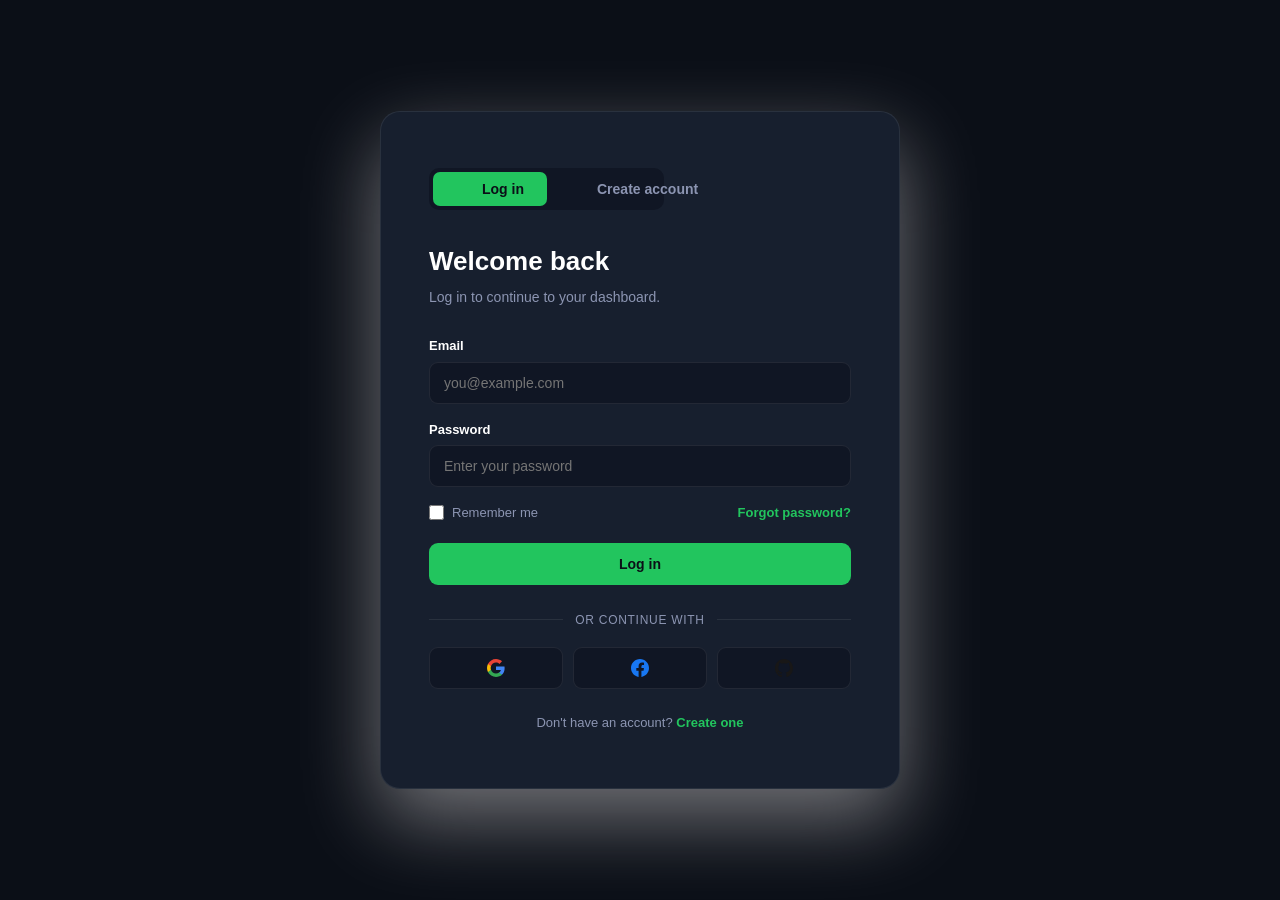
==== frontend/login.html @ 5a0c785a "SecretScanner v2.0 - complete integration with frontend, backend and database" ====
<!DOCTYPE html>
<html lang="en">
<head>

<title>Sign in</title>


<link rel="preconnect" href="https://fonts.googleapis.com">
<link href="https://fonts.googleapis.com/css2?family=Fraunces:opsz,wght@9..144,400;9..144,500;9..144,600&family=Inter:wght@400;500;600;700&display=swap" rel="stylesheet">

<link rel="stylesheet" href="css/Login.css">
</head>
<body>

<div class="screen">

  <div class="panel" id="panel" data-mode="login">
    <div class="tabs">
      <button class="tab active" id="tabLogin" type="button">Log in</button>
      <button class="tab" id="tabSignup" type="button">Create account</button>
    </div>

    <h2 id="heading">Welcome back</h2>
    <p class="sub" id="subheading">Log in to continue to your dashboard.</p>

    <form id="authForm">
      <div class="field name-field">
        <label for="name">Full name</label>
        <input type="text" id="name" placeholder="Your full name">
      </div>
      <div class="field">
        <label for="email">Email</label>
        <input type="email" id="email" placeholder="you@example.com" required>
      </div>
      <div class="field">
        <label for="password">Password</label>
        <input type="password" id="password" placeholder="Enter your password" required>
      </div>
      <div class="field confirm">
        <label for="confirm">Confirm password</label>
        <input type="password" id="confirm" placeholder="Re-enter your password">
      </div>

      <div class="row-between login-only">
        <label class="checkbox"><input type="checkbox"> Remember me</label>
        <a href="#">Forgot password?</a>
      </div>


      <button type="submit" class="btn-primary" id="submitBtn">Log in</button>
    </form>

    <div class="divider">or continue with</div>

    <div class="social-grid">
      <button class="social-btn" type="button" aria-label="Continue with Google">
        <svg viewBox="0 0 24 24"><path fill="#4285F4" d="M23.49 12.27c0-.79-.07-1.54-.2-2.27H12v4.51h6.47c-.28 1.48-1.13 2.73-2.41 3.58v2.98h3.86c2.26-2.09 3.57-5.17 3.57-8.8z"/><path fill="#34A853" d="M12 24c3.24 0 5.95-1.08 7.93-2.92l-3.86-2.98c-1.07.72-2.45 1.15-4.07 1.15-3.13 0-5.78-2.11-6.73-4.96H1.27v3.09C3.26 21.3 7.31 24 12 24z"/><path fill="#FBBC05" d="M5.27 14.29c-.24-.72-.38-1.49-.38-2.29s.14-1.57.38-2.29V6.62H1.27A11.95 11.95 0 0 0 0 12c0 1.93.46 3.76 1.27 5.38l4-3.09z"/><path fill="#EA4335" d="M12 4.75c1.77 0 3.35.61 4.6 1.8l3.42-3.42C17.95 1.19 15.24 0 12 0 7.31 0 3.26 2.7 1.27 6.62l4 3.09c.95-2.85 3.6-4.96 6.73-4.96z"/></svg>
      </button>
      <button class="social-btn" type="button" aria-label="Continue with Facebook">
        <svg viewBox="0 0 24 24"><path fill="#1877F2" d="M24 12.07C24 5.4 18.63 0 12 0S0 5.4 0 12.07c0 5.99 4.39 10.96 10.13 11.86v-8.4H7.08v-3.46h3.05V9.41c0-3.02 1.8-4.69 4.55-4.69 1.32 0 2.7.24 2.7.24v2.97h-1.52c-1.5 0-1.97.93-1.97 1.89v2.25h3.36l-.54 3.46h-2.82v8.4C19.61 23.03 24 18.06 24 12.07z"/></svg>
      </button>
      <button class="social-btn" type="button" aria-label="Continue with GitHub">
        <svg viewBox="0 0 24 24"><path fill="#181717" d="M12 0C5.37 0 0 5.5 0 12.3c0 5.43 3.44 10.04 8.21 11.67.6.11.82-.27.82-.59 0-.29-.01-1.27-.02-2.3-3.34.74-4.04-1.5-4.04-1.5-.55-1.42-1.34-1.8-1.34-1.8-1.09-.77.08-.75.08-.75 1.2.09 1.84 1.27 1.84 1.27 1.07 1.88 2.8 1.34 3.49 1.02.11-.79.42-1.34.76-1.65-2.67-.31-5.47-1.38-5.47-6.13 0-1.36.47-2.46 1.25-3.33-.12-.31-.55-1.58.12-3.3 0 0 1.02-.33 3.35 1.26a11.4 11.4 0 0 1 6.1 0c2.33-1.6 3.35-1.26 3.35-1.26.67 1.72.24 2.99.12 3.3.78.87 1.25 1.97 1.25 3.33 0 4.76-2.81 5.82-5.48 6.13.43.38.81 1.13.81 2.28 0 1.65-.01 2.98-.01 3.39 0 .32.22.71.83.59C20.56 22.33 24 17.72 24 12.3 24 5.5 18.63 0 12 0z"/></svg>
      </button>
    </div>

    <p class="switch-line login-only">Don't have an account? <button type="button" id="toSignup">Create one</button></p>
    <p class="switch-line signup-line" style="display:none;">Already have an account? <button type="button" id="toLogin">Log in</button></p>
  </div>

</div>
<script src="js/Login.js"></script>



</body>
</html>
---- frontend/css/Login.css ----
:root {
  --ink: #0b0f17;
  --paper: #171f2e;
  --accent: #22c55e;
  --accent-soft: rgba(66, 232, 212, 0.15);
  --slate: #8c95b2;
  --line: rgba(255, 255, 255, 0.08);
  --ok: #1d984a;
}

* {
  margin: 0;
  padding: 0;
  box-sizing: border-box;
}

html, body {
  height: 100%;
  font-family: -apple-system, BlinkMacSystemFont, "Segoe UI", Roboto, "Helvetica Neue", Arial, sans-serif;
  background: var(--ink);
  color: #ffffff;
  overflow-x: hidden;
}

body {
  font-size: 14px;
  line-height: 1.5;
  min-height: 100vh;
  display: flex;
  align-items: center;
  justify-content: center;
}

a {
  text-decoration: none;
  color: inherit;
}

ul {
  list-style: none;
}

button {
  border: none;
  background: none;
  cursor: pointer;
  font-family: inherit;
  color: inherit;
}

.screen {
  width: 100%;
  max-width: 520px;
  min-height: 640px;
  display: grid;
  grid-template-columns: 1fr;
  background: var(--paper);
  border-radius: 20px;
  overflow: hidden;
  box-shadow: 0 30px 80px rgba(240, 236, 236, 0.45);
  margin: 24px;
  opacity: 0;
  transform: translateY(18px);
  animation: screenIn 0.7s cubic-bezier(0.22, 1, 0.36, 1) forwards;
  border: 1px solid var(--line);
}

@keyframes screenIn {
  to {
    opacity: 1;
    transform: translateY(0);
  }
}

@media (prefers-reduced-motion: reduce) {
  .screen {
    animation: none;
    opacity: 1;
    transform: none;
  }
}

@keyframes fadeUp {
  from {
    opacity: 0;
    transform: translateY(10px);
  }
  to {
    opacity: 1;
    transform: translateY(0);
  }
}

/* ---------- Form side ---------- */
.panel {
  padding: 56px 48px;
  display: flex;
  flex-direction: column;
  justify-content: center;
  opacity: 0;
  animation: fadeUp 0.7s ease forwards;
  animation-delay: 0.3s;
}

.tabs {
  position: relative;
  display: flex;
  gap: 4px;
  background: #101624;
  border-radius: 10px;
  padding: 4px;
  margin-bottom: 32px;
  width: fit-content;
}

.tabs::before {
  content: "";
  position: absolute;
  top: 4px;
  left: 4px;
  width: calc(50% - 4px);
  height: calc(100% - 8px);
  background: var(--accent);
  border-radius: 7px;
  transition: transform 0.32s cubic-bezier(0.65, 0, 0.35, 1);
  z-index: 0;
}

.panel[data-mode="signup"] .tabs::before {
  transform: translateX(100%);
}

.tab {
  position: relative;
  z-index: 1;
  flex: 0 0 140px;
  text-align: center;
  border: none;
  background: transparent;
  font-family: inherit;
  font-size: 14px;
  font-weight: 600;
  padding: 9px 20px;
  border-radius: 7px;
  cursor: pointer;
  color: var(--slate);
  white-space: nowrap;
  transition: color 0.25s;
}

.tab.active {
  color: var(--ink);
}

.panel h2 {
  font-family: inherit;
  font-weight: 700;
  font-size: 26px;
  margin: 0 0 6px;
  color: #ffffff;
  transition: opacity 0.25s ease, transform 0.25s ease;
}

.panel .sub {
  color: var(--slate);
  font-size: 14px;
  margin: 0 0 28px;
  transition: opacity 0.25s ease, transform 0.25s ease;
}

.heading-swap {
  opacity: 0;
  transform: translateY(-6px);
}

form {
  display: flex;
  flex-direction: column;
  gap: 16px;
}

.field {
  display: flex;
  flex-direction: column;
  gap: 6px;
}

.field label {
  font-size: 13px;
  font-weight: 600;
  color: #ffffff;
}

.field input {
  font-family: inherit;
  font-size: 14px;
  padding: 12px 14px;
  border: 1.5px solid var(--line);
  border-radius: 9px;
  background: #101624;
  color: #ffffff;
  outline: none;
  transition: border-color 0.15s, box-shadow 0.15s;
}

.field input:focus {
  border-color: var(--accent);
  box-shadow: 0 0 0 3px var(--accent-soft);
}

.field input:focus-visible {
  border-color: var(--accent);
}

.row-between {
  display: flex;
  align-items: center;
  justify-content: space-between;
  font-size: 13px;
}

.row-between a {
  color: var(--accent);
  text-decoration: none;
  font-weight: 600;
}

.row-between a:hover {
  text-decoration: underline;
}

.checkbox {
  display: flex;
  align-items: center;
  gap: 8px;
  color: var(--slate);
}

.checkbox input {
  width: 15px;
  height: 15px;
  accent-color: var(--accent);
}

.btn-primary {
  font-family: inherit;
  font-size: 14px;
  font-weight: 700;
  color: var(--ink);
  background: var(--accent);
  border: none;
  padding: 13px 0;
  border-radius: 9px;
  cursor: pointer;
  margin-top: 4px;
  transition: transform 0.12s, background 0.15s;
}

.btn-primary:hover {
  background: #1ca44e;
  transform: translateY(-1px);
}

.btn-primary:active {
  transform: scale(0.98);
}

.btn-primary:focus-visible {
  outline: 3px solid var(--accent-soft);
  outline-offset: 2px;
}

.btn-primary.success {
  background: var(--ok);
  animation: pop 0.35s ease;
}

@keyframes pop {
  0% {
    transform: scale(1);
  }
  40% {
    transform: scale(1.04);
  }
  100% {
    transform: scale(1);
  }
}

.shake {
  animation: shake 0.4s ease;
}

@keyframes shake {
  0%,
  100% {
    transform: translateX(0);
  }
  20% {
    transform: translateX(-6px);
  }
  40% {
    transform: translateX(5px);
  }
  60% {
    transform: translateX(-4px);
  }
  80% {
    transform: translateX(3px);
  }
}

.divider {
  display: flex;
  align-items: center;
  gap: 12px;
  margin: 26px 0 18px;
  color: var(--slate);
  font-size: 12px;
  text-transform: uppercase;
  letter-spacing: 0.06em;
}

.divider::before,
.divider::after {
  content: "";
  flex: 1;
  height: 1px;
  background: var(--line);
}

.social-grid {
  display: grid;
  grid-template-columns: 1fr 1fr 1fr;
  gap: 10px;
}

.social-btn {
  display: flex;
  align-items: center;
  justify-content: center;
  gap: 8px;
  padding: 11px 0;
  border: 1.5px solid var(--line);
  background: #101624;
  border-radius: 9px;
  cursor: pointer;
  font-family: inherit;
  font-size: 13px;
  font-weight: 600;
  color: #ffffff;
  transition: border-color 0.15s, background 0.15s, transform 0.15s, box-shadow 0.15s;
  opacity: 0;
  animation: fadeUp 0.5s ease forwards;
}

.social-btn:nth-child(1) {
  animation-delay: 0.55s;
}
.social-btn:nth-child(2) {
  animation-delay: 0.62s;
}
.social-btn:nth-child(3) {
  animation-delay: 0.69s;
}

.social-btn:hover {
  border-color: var(--accent);
  background: rgba(66, 232, 212, 0.08);
  transform: translateY(-2px);
  box-shadow: 0 6px 14px rgba(0, 0, 0, 0.25);
}

.social-btn:active {
  transform: translateY(0);
}

.social-btn:hover svg {
  transform: scale(1.08);
}

.social-btn svg {
  transition: transform 0.15s;
  width: 18px;
  height: 18px;
  flex: none;
}

.social-btn:focus-visible {
  outline: 3px solid var(--accent-soft);
  outline-offset: 2px;
}

.switch-line {
  text-align: center;
  font-size: 13px;
  color: var(--slate);
  margin-top: 24px;
}

.switch-line button {
  background: none;
  border: none;
  color: var(--accent);
  font-weight: 700;
  cursor: pointer;
  font-size: 13px;
  padding: 0;
}

.field.confirm {
  display: flex;
  overflow: hidden;
  max-height: 0;
  opacity: 0;
  margin-top: -16px;
  transition: max-height 0.35s ease, opacity 0.3s ease, margin-top 0.35s ease;
}

.panel[data-mode="signup"] .field.confirm {
  max-height: 80px;
  opacity: 1;
  margin-top: 0;
}

.panel[data-mode="signup"] .login-only {
  max-height: 0;
  opacity: 0;
  overflow: hidden;
  margin: 0;
  pointer-events: none;
}

.login-only {
  max-height: 40px;
  opacity: 1;
  transition: max-height 0.3s ease, opacity 0.25s ease;
}

@media (max-width: 860px) {
  .panel {
    padding: 40px 28px;
  }
}

.field.name-field { display: none; }
.panel[data-mode="signup"] .field.name-field { display: block; }
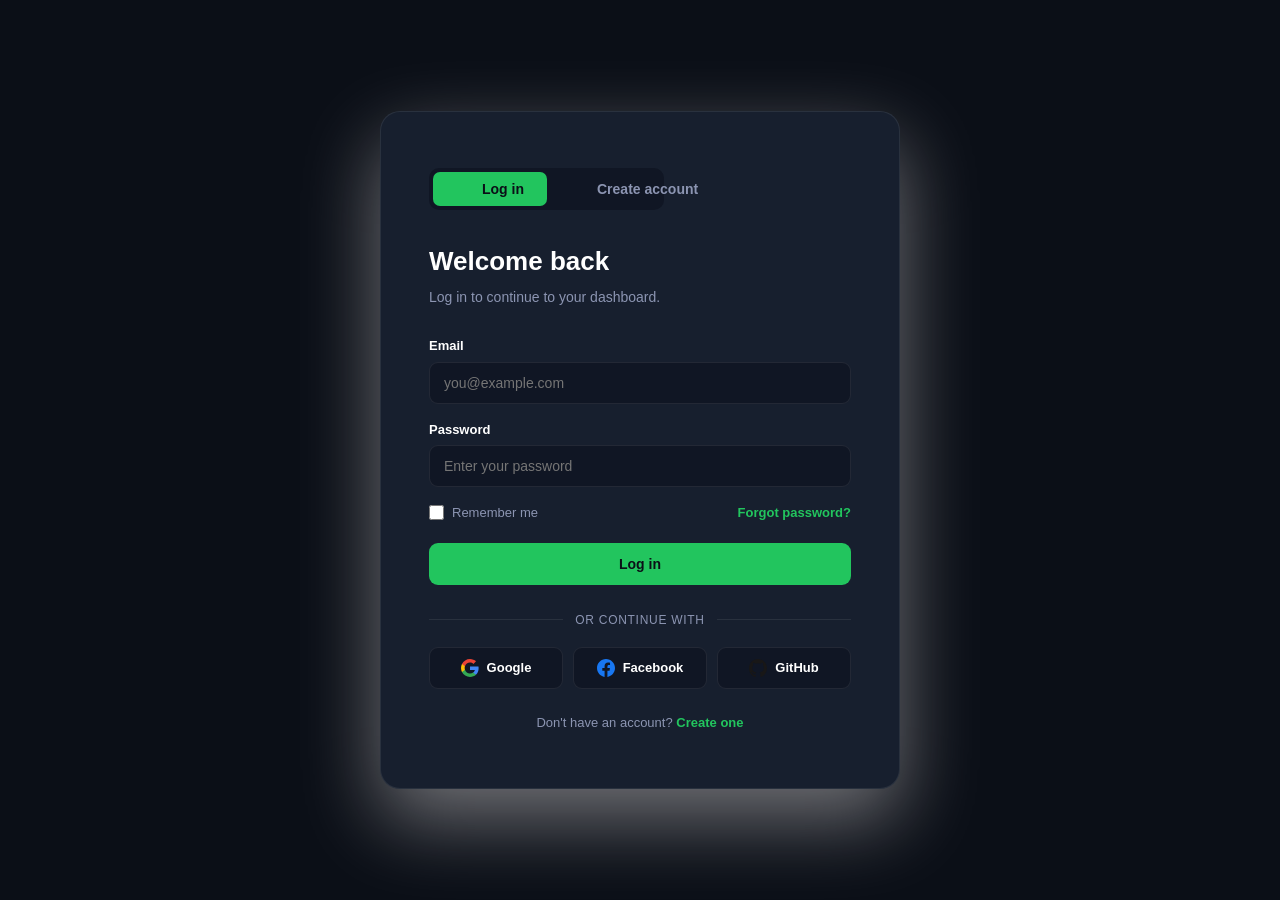
==== commit b64ddf8a: "Update app.py, frontend HTML/CSS/JS files" ====
--- a/frontend/login.html
+++ b/frontend/login.html
@@ -1,14 +1,12 @@
 <!DOCTYPE html>
 <html lang="en">
 <head>
-
-<title>Sign in</title>
-
-
-<link rel="preconnect" href="https://fonts.googleapis.com">
-<link href="https://fonts.googleapis.com/css2?family=Fraunces:opsz,wght@9..144,400;9..144,500;9..144,600&family=Inter:wght@400;500;600;700&display=swap" rel="stylesheet">
-
-<link rel="stylesheet" href="css/Login.css">
+  <meta charset="UTF-8">
+  <meta name="viewport" content="width=device-width, initial-scale=1.0">
+  <title>Secret Scanner | Sign in</title>
+  <link rel="preconnect" href="https://fonts.googleapis.com">
+  <link href="https://fonts.googleapis.com/css2?family=Fraunces:opsz,wght@9..144,400;9..144,500;9..144,600&family=Inter:wght@400;500;600;700&display=swap" rel="stylesheet">
+  <link rel="stylesheet" href="css/Login.css">
 </head>
 <body>
 
@@ -23,7 +21,7 @@
     <h2 id="heading">Welcome back</h2>
     <p class="sub" id="subheading">Log in to continue to your dashboard.</p>
 
-    <form id="authForm">
+    <form id="authForm" novalidate>
       <div class="field name-field">
         <label for="name">Full name</label>
         <input type="text" id="name" placeholder="Your full name">
@@ -31,6 +29,17 @@
       <div class="field">
         <label for="email">Email</label>
         <input type="email" id="email" placeholder="you@example.com" required>
+      </div>
+      <div class="field phone-field">
+        <label for="phone">Phone number <span class="optional-tag">(optional)</span></label>
+        <div class="inline-field">
+          <input type="tel" id="phone" placeholder="+1 234 567 8900">
+          <button type="button" class="otp-btn" id="sendOtpBtn">Send OTP</button>
+        </div>
+      </div>
+      <div class="field otp-field">
+        <label for="otp">OTP verification <span class="optional-tag">(optional)</span></label>
+        <input type="text" id="otp" placeholder="Enter OTP if you requested one" maxlength="6">
       </div>
       <div class="field">
         <label for="password">Password</label>
@@ -42,10 +51,9 @@
       </div>
 
       <div class="row-between login-only">
-        <label class="checkbox"><input type="checkbox"> Remember me</label>
-        <a href="#">Forgot password?</a>
+        <label class="checkbox"><input type="checkbox" id="rememberMe"> Remember me</label>
+        <a href="#" id="forgotPasswordLink">Forgot password?</a>
       </div>
-
 
       <button type="submit" class="btn-primary" id="submitBtn">Log in</button>
     </form>
@@ -53,15 +61,30 @@
     <div class="divider">or continue with</div>
 
     <div class="social-grid">
-      <button class="social-btn" type="button" aria-label="Continue with Google">
+      <button class="social-btn" type="button" id="googleBtn" aria-label="Continue with Google">
         <svg viewBox="0 0 24 24"><path fill="#4285F4" d="M23.49 12.27c0-.79-.07-1.54-.2-2.27H12v4.51h6.47c-.28 1.48-1.13 2.73-2.41 3.58v2.98h3.86c2.26-2.09 3.57-5.17 3.57-8.8z"/><path fill="#34A853" d="M12 24c3.24 0 5.95-1.08 7.93-2.92l-3.86-2.98c-1.07.72-2.45 1.15-4.07 1.15-3.13 0-5.78-2.11-6.73-4.96H1.27v3.09C3.26 21.3 7.31 24 12 24z"/><path fill="#FBBC05" d="M5.27 14.29c-.24-.72-.38-1.49-.38-2.29s.14-1.57.38-2.29V6.62H1.27A11.95 11.95 0 0 0 0 12c0 1.93.46 3.76 1.27 5.38l4-3.09z"/><path fill="#EA4335" d="M12 4.75c1.77 0 3.35.61 4.6 1.8l3.42-3.42C17.95 1.19 15.24 0 12 0 7.31 0 3.26 2.7 1.27 6.62l4 3.09c.95-2.85 3.6-4.96 6.73-4.96z"/></svg>
+        <span>Google</span>
       </button>
-      <button class="social-btn" type="button" aria-label="Continue with Facebook">
+      <button class="social-btn" type="button" id="facebookBtn" aria-label="Continue with Facebook">
         <svg viewBox="0 0 24 24"><path fill="#1877F2" d="M24 12.07C24 5.4 18.63 0 12 0S0 5.4 0 12.07c0 5.99 4.39 10.96 10.13 11.86v-8.4H7.08v-3.46h3.05V9.41c0-3.02 1.8-4.69 4.55-4.69 1.32 0 2.7.24 2.7.24v2.97h-1.52c-1.5 0-1.97.93-1.97 1.89v2.25h3.36l-.54 3.46h-2.82v8.4C19.61 23.03 24 18.06 24 12.07z"/></svg>
+        <span>Facebook</span>
       </button>
-      <button class="social-btn" type="button" aria-label="Continue with GitHub">
+      <button class="social-btn" type="button" id="githubBtn" aria-label="Continue with GitHub">
         <svg viewBox="0 0 24 24"><path fill="#181717" d="M12 0C5.37 0 0 5.5 0 12.3c0 5.43 3.44 10.04 8.21 11.67.6.11.82-.27.82-.59 0-.29-.01-1.27-.02-2.3-3.34.74-4.04-1.5-4.04-1.5-.55-1.42-1.34-1.8-1.34-1.8-1.09-.77.08-.75.08-.75 1.2.09 1.84 1.27 1.84 1.27 1.07 1.88 2.8 1.34 3.49 1.02.11-.79.42-1.34.76-1.65-2.67-.31-5.47-1.38-5.47-6.13 0-1.36.47-2.46 1.25-3.33-.12-.31-.55-1.58.12-3.3 0 0 1.02-.33 3.35 1.26a11.4 11.4 0 0 1 6.1 0c2.33-1.6 3.35-1.26 3.35-1.26.67 1.72.24 2.99.12 3.3.78.87 1.25 1.97 1.25 3.33 0 4.76-2.81 5.82-5.48 6.13.43.38.81 1.13.81 2.28 0 1.65-.01 2.98-.01 3.39 0 .32.22.71.83.59C20.56 22.33 24 17.72 24 12.3 24 5.5 18.63 0 12 0z"/></svg>
+        <span>GitHub</span>
       </button>
+    </div>
+
+    <!-- OAuth info modal -->
+    <div class="oauth-modal" id="oauthModal" role="dialog" aria-modal="true" aria-labelledby="oauthTitle" hidden>
+      <div class="oauth-modal-box">
+        <h3 id="oauthTitle">Social sign-in</h3>
+        <p id="oauthMessage"></p>
+        <div class="oauth-modal-actions">
+          <a class="btn-primary oauth-continue-btn" id="oauthContinueBtn" href="#" target="_blank" rel="noopener noreferrer">Open <span id="oauthProviderName"></span></a>
+          <button type="button" class="oauth-cancel-btn" id="oauthCloseBtn">Cancel</button>
+        </div>
+      </div>
     </div>
 
     <p class="switch-line login-only">Don't have an account? <button type="button" id="toSignup">Create one</button></p>
--- a/frontend/css/Login.css
+++ b/frontend/css/Login.css
@@ -185,6 +185,31 @@
   gap: 6px;
 }
 
+.inline-field {
+  display: flex;
+  gap: 10px;
+}
+
+.inline-field input {
+  flex: 1;
+}
+
+.otp-btn {
+  white-space: nowrap;
+  background: rgba(34, 197, 94, 0.12);
+  color: #d8f8ea;
+  font-weight: 700;
+  border: 1px solid rgba(34, 197, 94, 0.35);
+  border-radius: 9px;
+  padding: 0 12px;
+  cursor: pointer;
+}
+
+.otp-btn:disabled {
+  opacity: 0.7;
+  cursor: wait;
+}
+
 .field label {
   font-size: 13px;
   font-weight: 600;
@@ -445,3 +470,103 @@
 
 .field.name-field { display: none; }
 .panel[data-mode="signup"] .field.name-field { display: block; }
+
+.field.phone-field,
+.field.otp-field { display: none; }
+.panel[data-mode="signup"] .field.phone-field,
+.panel[data-mode="signup"] .field.otp-field { display: flex; }
+
+.optional-tag {
+  font-weight: 400;
+  font-size: 11px;
+  color: var(--slate);
+}
+
+/* Social button text label */
+.social-btn span {
+  font-size: 13px;
+  font-weight: 600;
+  color: #ffffff;
+}
+
+/* ── OAuth modal ──────────────────────────────────────────────────── */
+.oauth-modal {
+  position: fixed;
+  inset: 0;
+  background: rgba(0, 0, 0, 0.65);
+  display: flex;
+  align-items: center;
+  justify-content: center;
+  z-index: 9999;
+  padding: 24px;
+}
+
+.oauth-modal[hidden] {
+  display: none;
+}
+
+.oauth-modal-box {
+  background: var(--paper);
+  border: 1px solid var(--line);
+  border-radius: 16px;
+  padding: 32px 28px;
+  max-width: 380px;
+  width: 100%;
+  box-shadow: 0 24px 60px rgba(0, 0, 0, 0.5);
+  animation: fadeUp 0.25s ease;
+}
+
+.oauth-modal-box h3 {
+  font-size: 18px;
+  font-weight: 700;
+  color: #ffffff;
+  margin-bottom: 10px;
+}
+
+.oauth-modal-box p {
+  color: var(--slate);
+  font-size: 14px;
+  line-height: 1.55;
+  margin-bottom: 22px;
+}
+
+.oauth-modal-actions {
+  display: flex;
+  gap: 10px;
+}
+
+.oauth-continue-btn {
+  flex: 1;
+  text-align: center;
+  padding: 11px 0;
+  border-radius: 9px;
+  font-size: 14px;
+  font-weight: 700;
+  background: var(--accent);
+  color: var(--ink);
+  text-decoration: none;
+  transition: background 0.15s, transform 0.12s;
+}
+
+.oauth-continue-btn:hover {
+  background: #1ca44e;
+  transform: translateY(-1px);
+}
+
+.oauth-cancel-btn {
+  flex: 0 0 auto;
+  padding: 11px 18px;
+  border: 1.5px solid var(--line);
+  border-radius: 9px;
+  background: transparent;
+  color: var(--slate);
+  font-size: 14px;
+  font-weight: 600;
+  cursor: pointer;
+  transition: border-color 0.15s, color 0.15s;
+}
+
+.oauth-cancel-btn:hover {
+  border-color: #5c6680;
+  color: #ffffff;
+}
